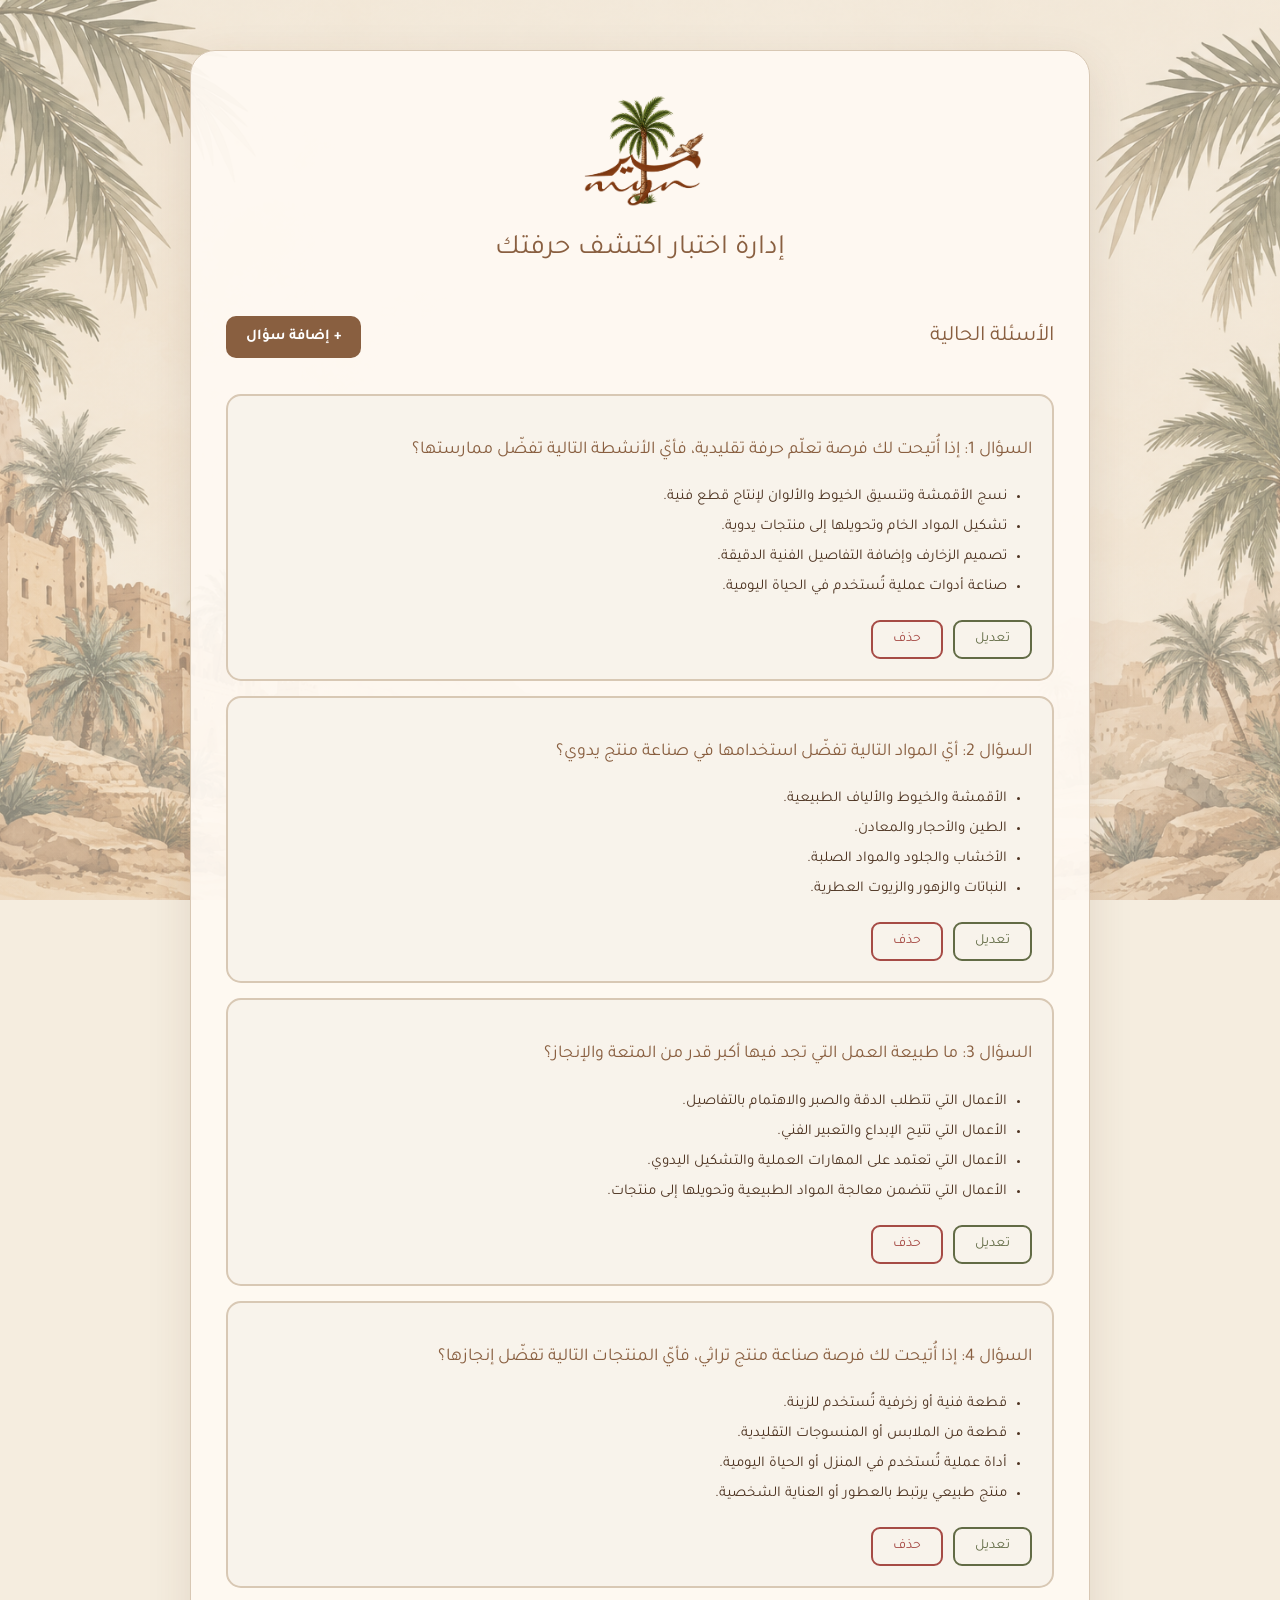
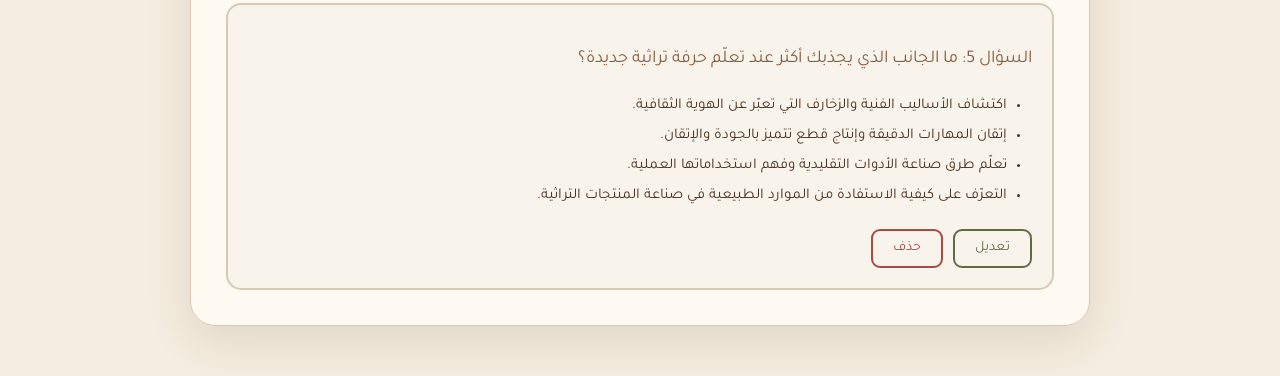
==== admin-quiz.html @ 54325df1 "Add files via upload" ====
<!DOCTYPE html>
<html lang="ar" dir="rtl">

<head>
  <meta charset="UTF-8">
  <meta name="viewport"
        content="width=device-width, initial-scale=1.0">

  <title>إدارة الاختبار | مسير</title>

  <link rel="stylesheet" href="style.css">
  <link rel="stylesheet" href="admin-quiz.css">
</head>

<body>

  <main class="admin-container">

    <section class="admin-card">

      <!-- Page Header -->
      <div class="admin-header">

        <img src="logo.png"
             alt="شعار مسير"
             class="admin-logo">

        <h1>إدارة اختبار اكتشف حرفتك</h1>

       

      </div>

      <!-- Questions List -->
      <div class="admin-section">

        <div class="section-header">
          <h2>الأسئلة الحالية</h2>

          <button type="button"
                  id="add-question-btn"
                  class="admin-btn">
            + إضافة سؤال
          </button>
        </div>

        <div id="questions-list">
          <!-- Questions will appear here -->
        </div>

      </div>

      <!-- Add / Edit Question Form -->
      <div class="admin-section"
           id="question-form-section"
           hidden>

        <h2 id="form-title">إضافة سؤال جديد</h2>

        <form id="question-form">

          <label for="question-input">
            نص السؤال
          </label>

          <textarea id="question-input"
                    rows="3"
                    required></textarea>

          <h3>خيارات الإجابة</h3>

<label for="option1">الخيار الأول</label>
<input type="text" id="option1" required>

<label for="tag1">تصنيف الخيار الأول</label>
<select id="tag1" required></select>

<label for="option2">الخيار الثاني</label>
<input type="text" id="option2" required>

<label for="tag2">تصنيف الخيار الثاني</label>
<select id="tag2" required></select>

<label for="option3">الخيار الثالث</label>
<input type="text" id="option3" required>

<label for="tag3">تصنيف الخيار الثالث</label>
<select id="tag3" required></select>

<label for="option4">الخيار الرابع</label>
<input type="text" id="option4" required>

<label for="tag4">تصنيف الخيار الرابع</label>
<select id="tag4" required></select>

          <div class="form-buttons">

            <button type="submit"
                    class="admin-btn">
              حفظ السؤال
            </button>

            <button type="button"
                    id="cancel-btn"
                    class="cancel-btn">
              إلغاء
            </button>

          </div>

        </form>

      </div>

    </section>

  </main>

  <script src="admin-quiz.js"></script>

</body>
</html>
---- style.css ----
@import url('https://fonts.googleapis.com/css2?family=Tajawal:wght@400;500;600;700;800&display=swap');

@font-face {
  font-family: 'عام الحرف اليدوية';
  src: url('fonts/TheYearofHandicrafts-SemiBold.otf') format('opentype');
  font-weight: 400 800;
  font-display: swap;
}

:root {
  --beige: #f5eddf;
  --brown: #895f40;
  --dark-brown: #4d3321;
  --olive: #626b45;
  --border: #d8c8b4;
  --card: rgba(255, 250, 243, 0.92);
}

* {
  box-sizing: border-box;
}

body {
  margin: 0;
  min-height: 100vh;
  font-family: 'Tajawal', Arial, sans-serif;
  color: var(--dark-brown);
  background-color: var(--beige);
  background-image:
    linear-gradient(
      rgba(245, 237, 223, 0.42),
      rgba(245, 237, 223, 0.42)
    ),
    url("heritage-bg.png");
  background-position: center;
  background-size: cover;
  background-attachment: fixed;
}

.auth-container {
  min-height: 100vh;
  display: flex;
  justify-content: center;
  align-items: center;
  padding: 35px 20px;
}

.auth-card {
  width: 100%;
  max-width: 530px;
  padding: 35px 45px 40px;
  background: var(--card);
  border: 1px solid rgba(216, 200, 180, 0.65);
  border-radius: 26px;
  box-shadow: 0 15px 45px rgba(80, 50, 25, 0.12);
  backdrop-filter: blur(6px);
}

.brand {
  display: block;
  text-align: center;
}

.logo {
  display: block;
  width: 210px;
  max-width: 80%;
  height: 190px;
  object-fit: contain;
  margin: 0 auto 12px;
}

h1 {
  text-align: center;
  font-size: 34px;
  font-weight: 800;
  margin: 8px 0;
}

.welcome {
  text-align: center;
  font-size: 19px;
  font-weight: 700;
  margin: 8px 0;
}

.description {
  text-align: center;
  font-size: 15px;
  color: #7d6a58;
  margin: 5px 0 30px;
}

label {
  display: block;
  font-size: 16px;
  font-weight: 700;
  margin: 20px 0 9px;
}

input:not([type="checkbox"]) {
  width: 100%;
  padding: 15px 16px;
  font-family: inherit;
  font-size: 15px;
  color: var(--dark-brown);
  background: rgba(255, 255, 255, 0.45);
  border: 1px solid var(--border);
  border-radius: 12px;
  outline: none;
  transition: border-color 0.2s;
}

input:focus {
  border-color: var(--brown);
}

input::placeholder {
  color: #a19485;
}

input[type="email"] {
  direction: rtl;
}

.password-field {
  position: relative;
}

.password-field input {
  padding-left: 75px !important;
}

.toggle-password {
  position: absolute;
  left: 12px;
  top: 50%;
  transform: translateY(-50%);
  border: none;
  background: transparent;
  color: var(--brown);
  font-family: inherit;
  font-size: 13px;
  cursor: pointer;
}

.form-options {
  margin-top: 16px;
}

.remember {
  display: flex;
  align-items: center;
  gap: 9px;
  font-weight: 500;
  font-size: 15px;
  margin: 0;
  cursor: pointer;
}

.remember input {
  accent-color: var(--brown);
  width: 17px;
  height: 17px;
}

.main-btn {
  width: 100%;
  padding: 16px;
  border: none;
  border-radius: 12px;
  background: var(--brown);
  color: #fff;
  font-family: inherit;
  font-size: 19px;
  font-weight: 700;
  cursor: pointer;
  transition: background 0.2s, transform 0.2s;
}

.main-btn:hover {
  background: #704a30;
  transform: translateY(-1px);
}

.message {
  min-height: 20px;
  font-size: 14px;
  margin: 17px 0 10px;
}

.message.error {
  color: #a93226;
}

.message.success {
  color: #426a39;
}

.separator {
  display: flex;
  align-items: center;
  gap: 14px;
  margin: 24px 0;
  color: #927b64;
  text-align: center;
}

.separator::before,
.separator::after {
  content: "";
  height: 1px;
  background: var(--border);
  flex: 1;
}

.switch-page {
  text-align: center;
  font-size: 15px;
  margin: 22px 0 0;
  color: #786653;
}

.switch-page a {
  color: var(--brown);
  text-decoration: none;
  font-weight: 800;
}

.switch-page a:hover {
  text-decoration: underline;
}

@media (max-width: 600px) {
  .auth-card {
    padding: 25px 22px;
    border-radius: 18px;
  }

  .logo {
    width: 170px;
    height: 155px;
  }

  h1 {
    font-size: 28px;
  }
}

/* main web style */
.site-header{position:sticky;top:0;z-index:20;background:var(--card);border-bottom:1px solid var(--border);backdrop-filter:blur(6px)}
.site-header-inner{max-width:1180px;margin:auto;padding:6px 20px;display:flex;align-items:center;gap:24px}
.site-logo img{display:block;height:84px;margin:-8px 0;width:auto}
#site-nav{display:flex;align-items:center;gap:6px;margin-inline-start:auto}
#site-nav a{padding:9px 14px;border-radius:12px;color:var(--dark-brown);text-decoration:none;font-weight:700;font-size:16px}
#site-nav a:hover,#site-nav a[aria-current]{background:rgba(137,95,64,.14);color:var(--brown)}
#site-nav .nav-login{background:var(--brown);color:#fff;margin-inline-start:8px}
#site-nav .nav-login:hover{background:#704a30;color:#fff}
.nav-toggle{display:none;margin-inline-start:auto;background:none;border:1px solid var(--border);border-radius:10px;padding:6px 12px;font-size:20px;color:var(--brown);cursor:pointer}
a:focus-visible,button:focus-visible,select:focus-visible,input:focus-visible{outline:3px solid var(--olive);outline-offset:2px}
.wrap{max-width:1180px;margin:auto;padding:30px 20px 10px}
.panel{background:var(--card);border:1px solid rgba(216,200,180,.65);border-radius:26px;box-shadow:0 15px 45px rgba(80,50,25,.12);padding:30px}
.site h1{text-align:start}
.site h2{font-size:28px;font-weight:800;margin:0 0 14px}
.site h3{font-size:19px;font-weight:700;margin:16px 0 6px}
.lead{font-size:18px;line-height:1.9;color:#6b5645}
.muted,.note{color:#7d6a58;font-size:15px}
.center{text-align:center}
.btn{display:inline-block;padding:14px 26px;border-radius:12px;background:var(--brown);color:#fff;font-weight:700;font-size:18px;text-decoration:none;transition:background .2s,transform .2s}
.btn:hover{background:#704a30;transform:translateY(-1px)}
.btn.alt{background:transparent;color:var(--brown);border:1px solid var(--brown)}
.btn.alt:hover{background:rgba(137,95,64,.1)}
.hero{display:grid;grid-template-columns:1.1fr .9fr;gap:30px;align-items:center}
.hero h1{font-size:44px;line-height:1.35;margin:0 0 12px}
.hero img{width:100%;height:auto;display:block}
.hero .actions{display:flex;flex-wrap:wrap;gap:12px;margin-top:24px}
.section{margin-top:34px}
.cards{display:grid;grid-template-columns:repeat(auto-fill,minmax(250px,1fr));gap:20px}
.cards.one-col{grid-template-columns:1fr}
.craft-card{display:block;background:var(--card);border:1px solid var(--border);border-radius:20px;overflow:hidden;text-decoration:none;color:inherit;box-shadow:0 8px 24px rgba(80,50,25,.1);transition:transform .2s,box-shadow .2s}
.craft-card:hover{transform:translateY(-3px);box-shadow:0 14px 34px rgba(80,50,25,.18)}
.thumb{aspect-ratio:4/3;background-image:url(saudi-map.png);background-repeat:no-repeat;background-color:var(--beige)}
.thumb.big{border-radius:20px;border:1px solid var(--border)}
.craft-card-body{padding:16px 18px 18px}
.craft-card h3{margin:0 0 4px;font-size:22px}
.craft-card p{margin:6px 0;font-size:15px;line-height:1.7}
.region-tag{color:var(--olive);font-weight:700;font-size:14px!important}
.card-link{color:var(--brown);font-weight:800}
.empty-state{padding:30px;text-align:center;border:1px dashed var(--border);border-radius:16px;color:#7d6a58;grid-column:1/-1}
/* map */
.map-layout{display:grid;grid-template-columns:1.4fr 1fr;gap:24px;align-items:start}
.map-layout>.panel:first-child{position:sticky;top:100px}
#map-stage{position:relative;width:100%;aspect-ratio:1479/1063;background:url(saudi-map.png) center/100% 100% no-repeat}
.pin{position:absolute;width:clamp(30px,4.2%,46px);aspect-ratio:1026/1191;padding:0;border:0;background:none;cursor:pointer;transform:translate(-50%,-100%);transition:transform .2s;filter:drop-shadow(0 2px 3px rgba(40,20,5,.4))}
.pin img{width:100%;height:100%;display:block;pointer-events:none}
.pin:hover,.pin.active{transform:translate(-50%,-100%) scale(1.3);z-index:2}
.pin.active{filter:drop-shadow(0 0 6px var(--dark-brown))}
#region-panel h2{font-size:24px}
.search-bar{display:grid;grid-template-columns:1fr 1fr auto;gap:12px;align-items:end;margin-bottom:22px}
.search-bar label{margin:0 0 6px}
select{width:100%;padding:15px 16px;font-family:inherit;font-size:15px;color:var(--dark-brown);background:rgba(255,255,255,.45);border:1px solid var(--border);border-radius:12px}
.search-bar .btn{font-family:inherit;border:0;cursor:pointer}
/* detailes */
.back-link{display:inline-block;margin-bottom:16px;color:var(--brown);font-weight:800;text-decoration:none}
.back-link:hover{text-decoration:underline}
.detail-hero{display:grid;grid-template-columns:1fr 1fr;gap:28px;align-items:center;margin-bottom:10px}
.detail-hero h1{font-size:42px;margin:0}
.detail-section{margin-top:26px;padding-top:22px;border-top:1px solid var(--border);line-height:1.9;font-size:17px}
.detail-section li{margin-bottom:4px}
#site-footer{text-align:center;padding:30px 20px 40px}
#site-footer p{margin:4px 0}
@media(max-width:900px){
  .map-layout>.panel:first-child{position:static}
  .site-logo img{height:64px}
  .hero,.map-layout,.detail-hero{grid-template-columns:1fr}
  .hero h1{font-size:34px}
  .nav-toggle{display:block}
  #site-nav{display:none;position:absolute;top:100%;inset-inline:0;flex-direction:column;align-items:stretch;background:var(--card);padding:12px 20px;border-bottom:1px solid var(--border)}
  #site-nav.open{display:flex}
  .search-bar{grid-template-columns:1fr}
  .panel{padding:20px;border-radius:18px}
}

h1, h2, h3, .welcome, .main-btn, .btn, .craft-card h3, .card-link,
#site-nav a, .back-link, label {
  font-family: 'عام الحرف اليدوية', 'Tajawal', Arial, sans-serif;
  font-weight: 400;
}
.site-back{display:block;text-align:center;margin-top:14px;color:var(--brown);font-weight:700;text-decoration:none}
.site-back:hover{text-decoration:underline}
---- admin-quiz.css ----
.admin-container {
  min-height: 100vh;
  display: flex;
  justify-content: center;
  align-items: flex-start;
  padding: 50px 20px;
}

.admin-card {
  width: 100%;
  max-width: 900px;
  background: var(--card);
  border: 1px solid var(--border);
  border-radius: 25px;
  padding: 35px;
  box-shadow: 0 15px 45px rgba(80, 50, 25, 0.12);
}



.admin-header {
  text-align: center;
  margin-bottom: 40px;
}

.admin-logo {
  width: 150px;
  height: 130px;
  object-fit: contain;
}

.admin-header h1 {
  color: var(--brown);
  font-size: 28px;
  margin-bottom: 15px;
}

.admin-header p {
  color: var(--olive);
  font-size: 17px;
  line-height: 1.8;
}


.admin-section {
  margin-top: 30px;
}

.section-header {
  display: flex;
  justify-content: space-between;
  align-items: center;
  gap: 15px;
  margin-bottom: 25px;
}

.admin-section h2 {
  color: var(--brown);
  font-size: 22px;
}


#questions-list {
  display: flex;
  flex-direction: column;
  gap: 15px;
}

.admin-question {
  background-color: #f8f3eb;
  border: 2px solid var(--border);
  border-radius: 15px;
  padding: 20px;
}

.admin-question h3 {
  color: var(--brown);
  font-size: 18px;
  line-height: 1.8;
  margin-bottom: 12px;
}

.admin-question ul {
  padding-right: 25px;
  margin-bottom: 18px;
}

.admin-question li {
  font-size: 15px;
  line-height: 2;
}


.admin-btn {
  background-color: var(--brown);
  color: white;
  border: none;
  border-radius: 10px;
  padding: 12px 20px;
  font-family: inherit;
  font-size: 15px;
  font-weight: 700;
  cursor: pointer;
}

.admin-btn:hover {
  background-color: var(--dark-brown);
}

.edit-btn,
.delete-btn {
  padding: 9px 20px;
  border-radius: 9px;
  font-family: inherit;
  font-size: 14px;
  cursor: pointer;
  margin-left: 10px;
}

.edit-btn {
  background-color: transparent;
  border: 2px solid var(--olive);
  color: var(--olive);
}

.edit-btn:hover {
  background-color: var(--olive);
  color: white;
}

.delete-btn {
  background-color: transparent;
  border: 2px solid #a64b45;
  color: #a64b45;
}

.delete-btn:hover {
  background-color: #a64b45;
  color: white;
}


#question-form-section {
  background-color: #f8f3eb;
  border: 2px solid var(--border);
  border-radius: 15px;
  padding: 25px;
}

#question-form {
  display: flex;
  flex-direction: column;
  gap: 12px;
  margin-top: 20px;
}

#question-form label {
  color: var(--brown);
  font-size: 16px;
  font-weight: 700;
}

#question-form h3 {
  color: var(--brown);
  margin-top: 15px;
}

#question-form input,
#question-form textarea 
#question-form select 
{
  width: 100%;
  padding: 12px 15px;
  border: 2px solid var(--border);
  border-radius: 10px;
  background-color: white;
  font-family: inherit;
  font-size: 15px;
  outline: none;
}

#question-form input:focus,
#question-form textarea:focus {
  border-color: var(--brown);
}

.form-buttons {
  display: flex;
  gap: 15px;
  margin-top: 20px;
}

.cancel-btn {
  background-color: transparent;
  color: var(--brown);
  border: 2px solid var(--brown);
  border-radius: 10px;
  padding: 12px 25px;
  font-family: inherit;
  font-size: 15px;
  font-weight: 700;
  cursor: pointer;
}

.cancel-btn:hover {
  background-color: var(--brown);
  color: white;
}


@media (max-width: 600px) {
  .admin-card {
    padding: 25px 18px;
  }

  .admin-header h1 {
    font-size: 23px;
  }

  .section-header {
    flex-direction: column;
    align-items: stretch;
  }

  .form-buttons {
    flex-direction: column;
  }

  .edit-btn,
  .delete-btn {
    margin-top: 10px;
  }
}


#question-form {
  display: flex;
  flex-direction: column;
  gap: 10px;
}

#question-form input,
#question-form textarea,
#question-form select {
  width: 100%;
  box-sizing: border-box;
  padding: 12px 15px;
  border: 2px solid var(--border);
  border-radius: 10px;
  background-color: white;
  color: var(--brown);
  font-family: inherit;
  font-size: 15px;
}

#question-form select {
  height: 46px;
  cursor: pointer;
}

#question-form label {
  margin-top: 8px;
}

#question-form h3 {
  margin: 15px 0 5px;
}


[hidden] {
  display: none !important;
}
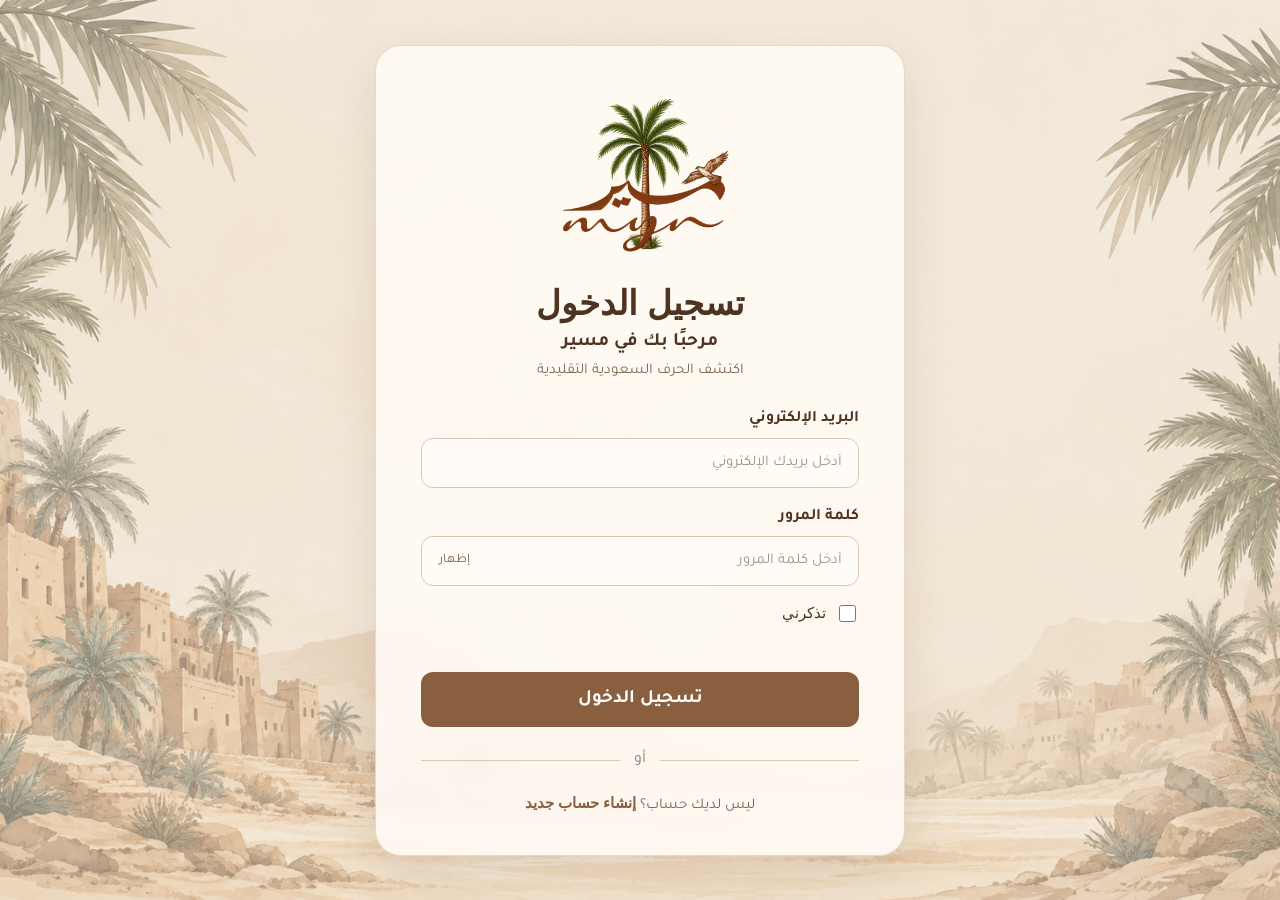
==== commit 73fb09f0: "Add files via upload" ====
--- a/admin-quiz.html
+++ b/admin-quiz.html
@@ -10,6 +10,7 @@
 
   <link rel="stylesheet" href="style.css">
   <link rel="stylesheet" href="admin-quiz.css">
+  <script src="admin-auth.js" defer></script>
 </head>
 
 <body>
@@ -27,9 +28,10 @@
 
         <h1>إدارة اختبار اكتشف حرفتك</h1>
 
-       
+      
 
       </div>
+
 
       <!-- Questions List -->
       <div class="admin-section">
@@ -111,7 +113,9 @@
         </form>
 
       </div>
-
+ <button type="button" id="adminLogoutBtn">
+       تسجيل الخروج
+       </button>
     </section>
 
   </main>
--- a/style.css
+++ b/style.css
@@ -1,331 +1,242 @@
-
-@import url('https://fonts.googleapis.com/css2?family=Tajawal:wght@400;500;600;700;800&display=swap');
-
-@font-face {
-  font-family: 'عام الحرف اليدوية';
-  src: url('fonts/TheYearofHandicrafts-SemiBold.otf') format('opentype');
-  font-weight: 400 800;
-  font-display: swap;
-}
-
-:root {
-  --beige: #f5eddf;
-  --brown: #895f40;
-  --dark-brown: #4d3321;
-  --olive: #626b45;
-  --border: #d8c8b4;
-  --card: rgba(255, 250, 243, 0.92);
-}
-
-* {
-  box-sizing: border-box;
-}
-
-body {
-  margin: 0;
-  min-height: 100vh;
-  font-family: 'Tajawal', Arial, sans-serif;
-  color: var(--dark-brown);
-  background-color: var(--beige);
-  background-image:
-    linear-gradient(
-      rgba(245, 237, 223, 0.42),
-      rgba(245, 237, 223, 0.42)
-    ),
-    url("heritage-bg.png");
-  background-position: center;
-  background-size: cover;
-  background-attachment: fixed;
-}
-
-.auth-container {
-  min-height: 100vh;
-  display: flex;
-  justify-content: center;
-  align-items: center;
-  padding: 35px 20px;
-}
-
-.auth-card {
-  width: 100%;
-  max-width: 530px;
-  padding: 35px 45px 40px;
-  background: var(--card);
-  border: 1px solid rgba(216, 200, 180, 0.65);
-  border-radius: 26px;
-  box-shadow: 0 15px 45px rgba(80, 50, 25, 0.12);
-  backdrop-filter: blur(6px);
-}
-
-.brand {
-  display: block;
-  text-align: center;
-}
-
-.logo {
-  display: block;
-  width: 210px;
-  max-width: 80%;
-  height: 190px;
-  object-fit: contain;
-  margin: 0 auto 12px;
-}
-
-h1 {
-  text-align: center;
-  font-size: 34px;
-  font-weight: 800;
-  margin: 8px 0;
-}
-
-.welcome {
-  text-align: center;
-  font-size: 19px;
-  font-weight: 700;
-  margin: 8px 0;
-}
-
-.description {
-  text-align: center;
-  font-size: 15px;
-  color: #7d6a58;
-  margin: 5px 0 30px;
-}
-
-label {
-  display: block;
-  font-size: 16px;
-  font-weight: 700;
-  margin: 20px 0 9px;
-}
-
-input:not([type="checkbox"]) {
-  width: 100%;
-  padding: 15px 16px;
-  font-family: inherit;
-  font-size: 15px;
-  color: var(--dark-brown);
-  background: rgba(255, 255, 255, 0.45);
-  border: 1px solid var(--border);
-  border-radius: 12px;
-  outline: none;
-  transition: border-color 0.2s;
-}
-
-input:focus {
-  border-color: var(--brown);
-}
-
-input::placeholder {
-  color: #a19485;
-}
-
-input[type="email"] {
-  direction: rtl;
-}
-
-.password-field {
-  position: relative;
-}
-
-.password-field input {
-  padding-left: 75px !important;
-}
-
-.toggle-password {
-  position: absolute;
-  left: 12px;
-  top: 50%;
-  transform: translateY(-50%);
-  border: none;
-  background: transparent;
-  color: var(--brown);
-  font-family: inherit;
-  font-size: 13px;
-  cursor: pointer;
-}
-
-.form-options {
-  margin-top: 16px;
-}
-
-.remember {
-  display: flex;
-  align-items: center;
-  gap: 9px;
-  font-weight: 500;
-  font-size: 15px;
-  margin: 0;
-  cursor: pointer;
-}
-
-.remember input {
-  accent-color: var(--brown);
-  width: 17px;
-  height: 17px;
-}
-
-.main-btn {
-  width: 100%;
-  padding: 16px;
-  border: none;
-  border-radius: 12px;
-  background: var(--brown);
-  color: #fff;
-  font-family: inherit;
-  font-size: 19px;
-  font-weight: 700;
-  cursor: pointer;
-  transition: background 0.2s, transform 0.2s;
-}
-
-.main-btn:hover {
-  background: #704a30;
-  transform: translateY(-1px);
-}
-
-.message {
-  min-height: 20px;
-  font-size: 14px;
-  margin: 17px 0 10px;
-}
-
-.message.error {
-  color: #a93226;
-}
-
-.message.success {
-  color: #426a39;
-}
-
-.separator {
-  display: flex;
-  align-items: center;
-  gap: 14px;
-  margin: 24px 0;
-  color: #927b64;
-  text-align: center;
-}
-
-.separator::before,
-.separator::after {
-  content: "";
-  height: 1px;
-  background: var(--border);
-  flex: 1;
-}
-
-.switch-page {
-  text-align: center;
-  font-size: 15px;
-  margin: 22px 0 0;
-  color: #786653;
-}
-
-.switch-page a {
-  color: var(--brown);
-  text-decoration: none;
-  font-weight: 800;
-}
-
-.switch-page a:hover {
-  text-decoration: underline;
-}
-
-@media (max-width: 600px) {
-  .auth-card {
-    padding: 25px 22px;
-    border-radius: 18px;
-  }
-
-  .logo {
-    width: 170px;
-    height: 155px;
-  }
-
-  h1 {
-    font-size: 28px;
-  }
-}
-
-/* main web style */
-.site-header{position:sticky;top:0;z-index:20;background:var(--card);border-bottom:1px solid var(--border);backdrop-filter:blur(6px)}
-.site-header-inner{max-width:1180px;margin:auto;padding:6px 20px;display:flex;align-items:center;gap:24px}
-.site-logo img{display:block;height:84px;margin:-8px 0;width:auto}
-#site-nav{display:flex;align-items:center;gap:6px;margin-inline-start:auto}
-#site-nav a{padding:9px 14px;border-radius:12px;color:var(--dark-brown);text-decoration:none;font-weight:700;font-size:16px}
-#site-nav a:hover,#site-nav a[aria-current]{background:rgba(137,95,64,.14);color:var(--brown)}
-#site-nav .nav-login{background:var(--brown);color:#fff;margin-inline-start:8px}
-#site-nav .nav-login:hover{background:#704a30;color:#fff}
-.nav-toggle{display:none;margin-inline-start:auto;background:none;border:1px solid var(--border);border-radius:10px;padding:6px 12px;font-size:20px;color:var(--brown);cursor:pointer}
-a:focus-visible,button:focus-visible,select:focus-visible,input:focus-visible{outline:3px solid var(--olive);outline-offset:2px}
-.wrap{max-width:1180px;margin:auto;padding:30px 20px 10px}
-.panel{background:var(--card);border:1px solid rgba(216,200,180,.65);border-radius:26px;box-shadow:0 15px 45px rgba(80,50,25,.12);padding:30px}
-.site h1{text-align:start}
-.site h2{font-size:28px;font-weight:800;margin:0 0 14px}
-.site h3{font-size:19px;font-weight:700;margin:16px 0 6px}
-.lead{font-size:18px;line-height:1.9;color:#6b5645}
-.muted,.note{color:#7d6a58;font-size:15px}
-.center{text-align:center}
-.btn{display:inline-block;padding:14px 26px;border-radius:12px;background:var(--brown);color:#fff;font-weight:700;font-size:18px;text-decoration:none;transition:background .2s,transform .2s}
-.btn:hover{background:#704a30;transform:translateY(-1px)}
-.btn.alt{background:transparent;color:var(--brown);border:1px solid var(--brown)}
-.btn.alt:hover{background:rgba(137,95,64,.1)}
-.hero{display:grid;grid-template-columns:1.1fr .9fr;gap:30px;align-items:center}
-.hero h1{font-size:44px;line-height:1.35;margin:0 0 12px}
-.hero img{width:100%;height:auto;display:block}
-.hero .actions{display:flex;flex-wrap:wrap;gap:12px;margin-top:24px}
-.section{margin-top:34px}
-.cards{display:grid;grid-template-columns:repeat(auto-fill,minmax(250px,1fr));gap:20px}
-.cards.one-col{grid-template-columns:1fr}
-.craft-card{display:block;background:var(--card);border:1px solid var(--border);border-radius:20px;overflow:hidden;text-decoration:none;color:inherit;box-shadow:0 8px 24px rgba(80,50,25,.1);transition:transform .2s,box-shadow .2s}
-.craft-card:hover{transform:translateY(-3px);box-shadow:0 14px 34px rgba(80,50,25,.18)}
-.thumb{aspect-ratio:4/3;background-image:url(saudi-map.png);background-repeat:no-repeat;background-color:var(--beige)}
-.thumb.big{border-radius:20px;border:1px solid var(--border)}
-.craft-card-body{padding:16px 18px 18px}
-.craft-card h3{margin:0 0 4px;font-size:22px}
-.craft-card p{margin:6px 0;font-size:15px;line-height:1.7}
-.region-tag{color:var(--olive);font-weight:700;font-size:14px!important}
-.card-link{color:var(--brown);font-weight:800}
-.empty-state{padding:30px;text-align:center;border:1px dashed var(--border);border-radius:16px;color:#7d6a58;grid-column:1/-1}
-/* map */
-.map-layout{display:grid;grid-template-columns:1.4fr 1fr;gap:24px;align-items:start}
-.map-layout>.panel:first-child{position:sticky;top:100px}
-#map-stage{position:relative;width:100%;aspect-ratio:1479/1063;background:url(saudi-map.png) center/100% 100% no-repeat}
-.pin{position:absolute;width:clamp(30px,4.2%,46px);aspect-ratio:1026/1191;padding:0;border:0;background:none;cursor:pointer;transform:translate(-50%,-100%);transition:transform .2s;filter:drop-shadow(0 2px 3px rgba(40,20,5,.4))}
-.pin img{width:100%;height:100%;display:block;pointer-events:none}
-.pin:hover,.pin.active{transform:translate(-50%,-100%) scale(1.3);z-index:2}
-.pin.active{filter:drop-shadow(0 0 6px var(--dark-brown))}
-#region-panel h2{font-size:24px}
-.search-bar{display:grid;grid-template-columns:1fr 1fr auto;gap:12px;align-items:end;margin-bottom:22px}
-.search-bar label{margin:0 0 6px}
-select{width:100%;padding:15px 16px;font-family:inherit;font-size:15px;color:var(--dark-brown);background:rgba(255,255,255,.45);border:1px solid var(--border);border-radius:12px}
-.search-bar .btn{font-family:inherit;border:0;cursor:pointer}
-/* detailes */
-.back-link{display:inline-block;margin-bottom:16px;color:var(--brown);font-weight:800;text-decoration:none}
-.back-link:hover{text-decoration:underline}
-.detail-hero{display:grid;grid-template-columns:1fr 1fr;gap:28px;align-items:center;margin-bottom:10px}
-.detail-hero h1{font-size:42px;margin:0}
-.detail-section{margin-top:26px;padding-top:22px;border-top:1px solid var(--border);line-height:1.9;font-size:17px}
-.detail-section li{margin-bottom:4px}
-#site-footer{text-align:center;padding:30px 20px 40px}
-#site-footer p{margin:4px 0}
-@media(max-width:900px){
-  .map-layout>.panel:first-child{position:static}
-  .site-logo img{height:64px}
-  .hero,.map-layout,.detail-hero{grid-template-columns:1fr}
-  .hero h1{font-size:34px}
-  .nav-toggle{display:block}
-  #site-nav{display:none;position:absolute;top:100%;inset-inline:0;flex-direction:column;align-items:stretch;background:var(--card);padding:12px 20px;border-bottom:1px solid var(--border)}
-  #site-nav.open{display:flex}
-  .search-bar{grid-template-columns:1fr}
-  .panel{padding:20px;border-radius:18px}
-}
-
-h1, h2, h3, .welcome, .main-btn, .btn, .craft-card h3, .card-link,
-#site-nav a, .back-link, label {
-  font-family: 'عام الحرف اليدوية', 'Tajawal', Arial, sans-serif;
-  font-weight: 400;
-}
-.site-back{display:block;text-align:center;margin-top:14px;color:var(--brown);font-weight:700;text-decoration:none}
-.site-back:hover{text-decoration:underline}
+
+@import url('https://fonts.googleapis.com/css2?family=Tajawal:wght@400;500;600;700;800&display=swap');
+
+:root {
+  --beige: #f5eddf;
+  --brown: #895f40;
+  --dark-brown: #4d3321;
+  --olive: #626b45;
+  --border: #d8c8b4;
+  --card: rgba(255, 250, 243, 0.92);
+}
+
+* {
+  box-sizing: border-box;
+}
+
+body {
+  margin: 0;
+  min-height: 100vh;
+  font-family: 'Tajawal', Arial, sans-serif;
+  color: var(--dark-brown);
+  background-color: var(--beige);
+  background-image:
+    linear-gradient(
+      rgba(245, 237, 223, 0.42),
+      rgba(245, 237, 223, 0.42)
+    ),
+    url("heritage-bg.png");
+  background-position: center;
+  background-size: cover;
+  background-attachment: fixed;
+}
+
+.auth-container {
+  min-height: 100vh;
+  display: flex;
+  justify-content: center;
+  align-items: center;
+  padding: 35px 20px;
+}
+
+.auth-card {
+  width: 100%;
+  max-width: 530px;
+  padding: 35px 45px 40px;
+  background: var(--card);
+  border: 1px solid rgba(216, 200, 180, 0.65);
+  border-radius: 26px;
+  box-shadow: 0 15px 45px rgba(80, 50, 25, 0.12);
+  backdrop-filter: blur(6px);
+}
+
+.brand {
+  display: block;
+  text-align: center;
+}
+
+.logo {
+  display: block;
+  width: 210px;
+  max-width: 80%;
+  height: 190px;
+  object-fit: contain;
+  margin: 0 auto 12px;
+}
+
+h1 {
+  text-align: center;
+  font-size: 34px;
+  font-weight: 800;
+  margin: 8px 0;
+}
+
+.welcome {
+  text-align: center;
+  font-size: 19px;
+  font-weight: 700;
+  margin: 8px 0;
+}
+
+.description {
+  text-align: center;
+  font-size: 15px;
+  color: #7d6a58;
+  margin: 5px 0 30px;
+}
+
+label {
+  display: block;
+  font-size: 16px;
+  font-weight: 700;
+  margin: 20px 0 9px;
+}
+
+input:not([type="checkbox"]) {
+  width: 100%;
+  padding: 15px 16px;
+  font-family: inherit;
+  font-size: 15px;
+  color: var(--dark-brown);
+  background: rgba(255, 255, 255, 0.45);
+  border: 1px solid var(--border);
+  border-radius: 12px;
+  outline: none;
+  transition: border-color 0.2s;
+}
+
+input:focus {
+  border-color: var(--brown);
+}
+
+input::placeholder {
+  color: #a19485;
+}
+
+input[type="email"] {
+  direction: rtl;
+}
+
+.password-field {
+  position: relative;
+}
+
+.password-field input {
+  padding-left: 75px !important;
+}
+
+.toggle-password {
+  position: absolute;
+  left: 12px;
+  top: 50%;
+  transform: translateY(-50%);
+  border: none;
+  background: transparent;
+  color: var(--brown);
+  font-family: inherit;
+  font-size: 13px;
+  cursor: pointer;
+}
+
+.form-options {
+  margin-top: 16px;
+}
+
+.remember {
+  display: flex;
+  align-items: center;
+  gap: 9px;
+  font-weight: 500;
+  font-size: 15px;
+  margin: 0;
+  cursor: pointer;
+}
+
+.remember input {
+  accent-color: var(--brown);
+  width: 17px;
+  height: 17px;
+}
+
+.main-btn {
+  width: 100%;
+  padding: 16px;
+  border: none;
+  border-radius: 12px;
+  background: var(--brown);
+  color: #fff;
+  font-family: inherit;
+  font-size: 19px;
+  font-weight: 700;
+  cursor: pointer;
+  transition: background 0.2s, transform 0.2s;
+}
+
+.main-btn:hover {
+  background: #704a30;
+  transform: translateY(-1px);
+}
+
+.message {
+  min-height: 20px;
+  font-size: 14px;
+  margin: 17px 0 10px;
+}
+
+.message.error {
+  color: #a93226;
+}
+
+.message.success {
+  color: #426a39;
+}
+
+.separator {
+  display: flex;
+  align-items: center;
+  gap: 14px;
+  margin: 24px 0;
+  color: #927b64;
+  text-align: center;
+}
+
+.separator::before,
+.separator::after {
+  content: "";
+  height: 1px;
+  background: var(--border);
+  flex: 1;
+}
+
+.switch-page {
+  text-align: center;
+  font-size: 15px;
+  margin: 22px 0 0;
+  color: #786653;
+}
+
+.switch-page a {
+  color: var(--brown);
+  text-decoration: none;
+  font-weight: 800;
+}
+
+.switch-page a:hover {
+  text-decoration: underline;
+}
+
+@media (max-width: 600px) {
+  .auth-card {
+    padding: 25px 22px;
+    border-radius: 18px;
+  }
+
+  .logo {
+    width: 170px;
+    height: 155px;
+  }
+
+  h1 {
+    font-size: 28px;
+  }
+}
--- a/admin-quiz.css
+++ b/admin-quiz.css
@@ -271,4 +271,24 @@
 
 [hidden] {
   display: none !important;
+}
+
+#adminLogoutBtn {
+  display: block;
+  margin: 30px auto 0;
+  padding: 10px 22px;
+  background-color: transparent;
+  color: var(--brown);
+  border: 2px solid var(--brown);
+  border-radius: 10px;
+  font-family: inherit;
+  font-size: 15px;
+  font-weight: 700;
+  cursor: pointer;
+  transition: 0.3s;
+}
+
+#adminLogoutBtn:hover {
+  background-color: var(--brown);
+  color: white;
 }
